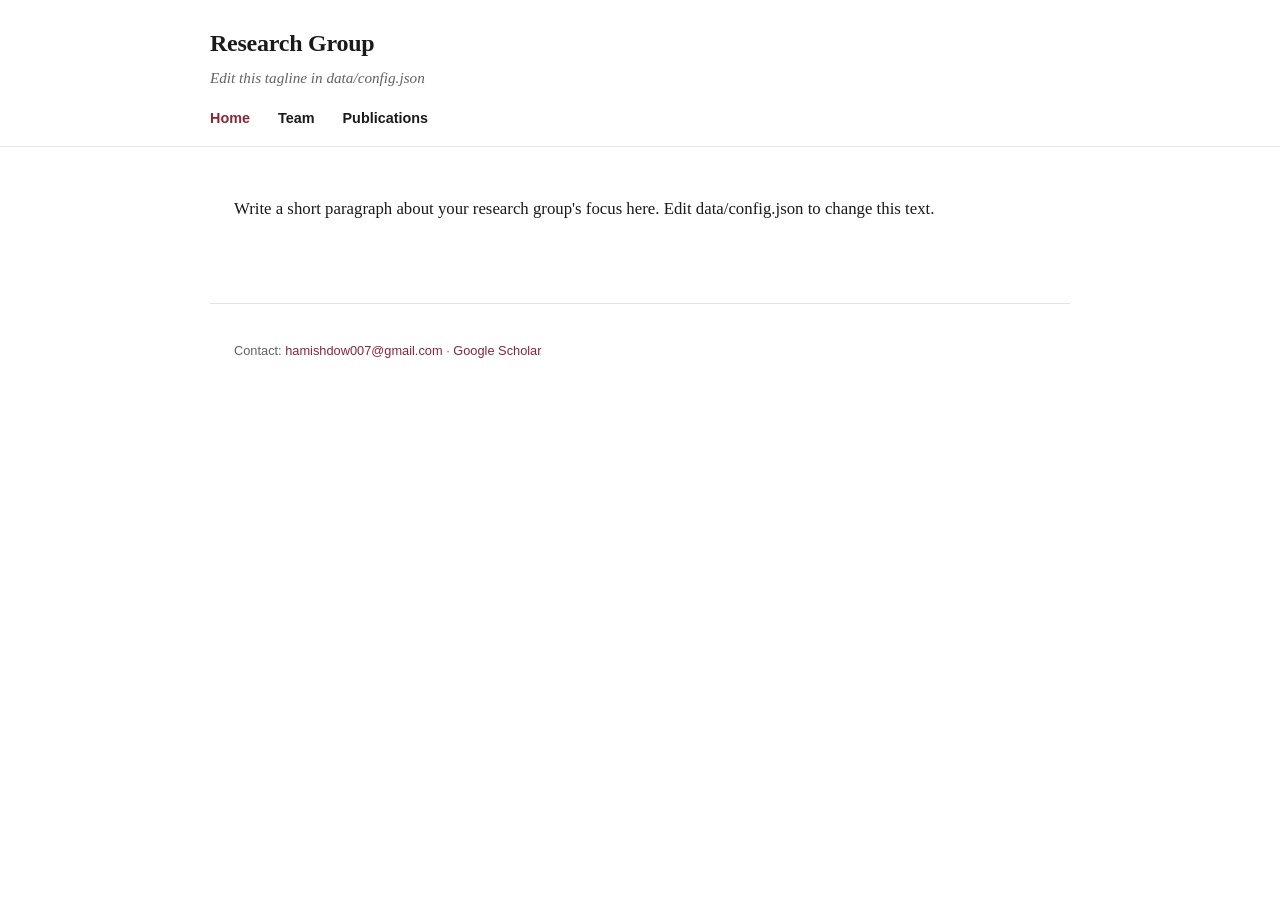
==== index.html @ 54876ed5 "Initial commit" ====
<!doctype html>
<html lang="en">
<head>
  <meta charset="utf-8">
  <meta name="viewport" content="width=device-width, initial-scale=1">
  <title>Research Group</title>
  <link rel="stylesheet" href="css/style.css">
</head>
<body>
  <header class="site-header">
    <div class="header-inner">
      <h1 data-config="group_name">Research Group</h1>
      <p class="tagline" data-config="tagline">Tagline goes here</p>
      <nav class="site-nav">
        <a href="index.html">Home</a>
        <a href="team.html">Team</a>
        <a href="publications.html">Publications</a>
      </nav>
    </div>
  </header>

  <main>
    <div class="about-block">
      <p data-config="about">About text goes here.</p>
    </div>
  </main>

  <footer class="site-footer">
    <p>Contact: <a data-config="contact_email" data-config-href="contact_mailto" href="#">email</a>
      &middot; <a data-config-href="scholar_url" href="#" target="_blank" rel="noopener">Google Scholar</a>
    </p>
  </footer>

  <script src="js/main.js"></script>
</body>
</html>
---- css/style.css ----
:root {
  --bg: #ffffff;
  --fg: #1a1a1a;
  --muted: #5f6368;
  --accent: #8b2635;
  --border: #e5e5e5;
  --card-bg: #fafafa;
  --max-width: 860px;
}

@media (prefers-color-scheme: dark) {
  :root {
    --bg: #14141a;
    --fg: #ececec;
    --muted: #a3a3ad;
    --accent: #d98a94;
    --border: #2a2a33;
    --card-bg: #1c1c24;
  }
}

* {
  box-sizing: border-box;
}

body {
  margin: 0;
  font-family: "Georgia", "Iowan Old Style", serif;
  background: var(--bg);
  color: var(--fg);
  line-height: 1.6;
}

a {
  color: var(--accent);
  text-decoration: none;
}

a:hover {
  text-decoration: underline;
}

header.site-header {
  border-bottom: 1px solid var(--border);
  padding: 1.5rem 1.5rem 1rem;
}

header.site-header .header-inner {
  max-width: var(--max-width);
  margin: 0 auto;
}

header.site-header h1 {
  margin: 0 0 0.25rem;
  font-size: 1.5rem;
  letter-spacing: -0.01em;
}

header.site-header .tagline {
  margin: 0 0 1rem;
  color: var(--muted);
  font-size: 0.95rem;
  font-style: italic;
}

nav.site-nav {
  font-family: -apple-system, BlinkMacSystemFont, "Segoe UI", sans-serif;
  font-size: 0.9rem;
}

nav.site-nav a {
  margin-right: 1.5rem;
  color: var(--fg);
  font-weight: 600;
}

nav.site-nav a.active {
  color: var(--accent);
}

main {
  max-width: var(--max-width);
  margin: 0 auto;
  padding: 2rem 1.5rem 4rem;
}

footer.site-footer {
  max-width: var(--max-width);
  margin: 0 auto;
  padding: 1.5rem;
  color: var(--muted);
  font-size: 0.8rem;
  font-family: -apple-system, BlinkMacSystemFont, "Segoe UI", sans-serif;
  border-top: 1px solid var(--border);
}

.about-block p {
  font-size: 1.05rem;
}

.team-grid {
  display: grid;
  grid-template-columns: repeat(auto-fill, minmax(220px, 1fr));
  gap: 1.5rem;
  margin-top: 1.5rem;
  font-family: -apple-system, BlinkMacSystemFont, "Segoe UI", sans-serif;
}

.team-card {
  background: var(--card-bg);
  border: 1px solid var(--border);
  border-radius: 8px;
  padding: 1.25rem;
}

.team-card .photo {
  width: 72px;
  height: 72px;
  border-radius: 50%;
  background: var(--border);
  margin-bottom: 0.75rem;
  object-fit: cover;
}

.team-card h3 {
  margin: 0 0 0.15rem;
  font-size: 1.05rem;
}

.team-card .role {
  color: var(--accent);
  font-size: 0.85rem;
  font-weight: 600;
  margin-bottom: 0.5rem;
}

.team-card p {
  font-size: 0.9rem;
  color: var(--muted);
  margin: 0.5rem 0 0;
}

.pubs-meta {
  display: flex;
  gap: 2rem;
  margin: 1rem 0 2rem;
  font-family: -apple-system, BlinkMacSystemFont, "Segoe UI", sans-serif;
}

.pubs-meta .stat {
  text-align: left;
}

.pubs-meta .stat .value {
  font-size: 1.6rem;
  font-weight: 700;
  color: var(--accent);
  display: block;
}

.pubs-meta .stat .label {
  font-size: 0.75rem;
  color: var(--muted);
  text-transform: uppercase;
  letter-spacing: 0.05em;
}

.pubs-updated {
  font-family: -apple-system, BlinkMacSystemFont, "Segoe UI", sans-serif;
  font-size: 0.8rem;
  color: var(--muted);
  margin-bottom: 1.5rem;
}

.pub-year-group {
  margin-bottom: 2rem;
}

.pub-year-group h2 {
  font-family: -apple-system, BlinkMacSystemFont, "Segoe UI", sans-serif;
  font-size: 1rem;
  color: var(--muted);
  border-bottom: 1px solid var(--border);
  padding-bottom: 0.4rem;
}

.pub-item {
  padding: 0.9rem 0;
  border-bottom: 1px solid var(--border);
}

.pub-item .pub-title {
  font-weight: 600;
  font-size: 1.02rem;
}

.pub-item .pub-authors,
.pub-item .pub-venue {
  font-family: -apple-system, BlinkMacSystemFont, "Segoe UI", sans-serif;
  font-size: 0.85rem;
  color: var(--muted);
}

.pub-item .pub-citations {
  font-family: -apple-system, BlinkMacSystemFont, "Segoe UI", sans-serif;
  font-size: 0.78rem;
  color: var(--muted);
  margin-top: 0.2rem;
}

.status-msg {
  font-family: -apple-system, BlinkMacSystemFont, "Segoe UI", sans-serif;
  color: var(--muted);
  font-size: 0.9rem;
}
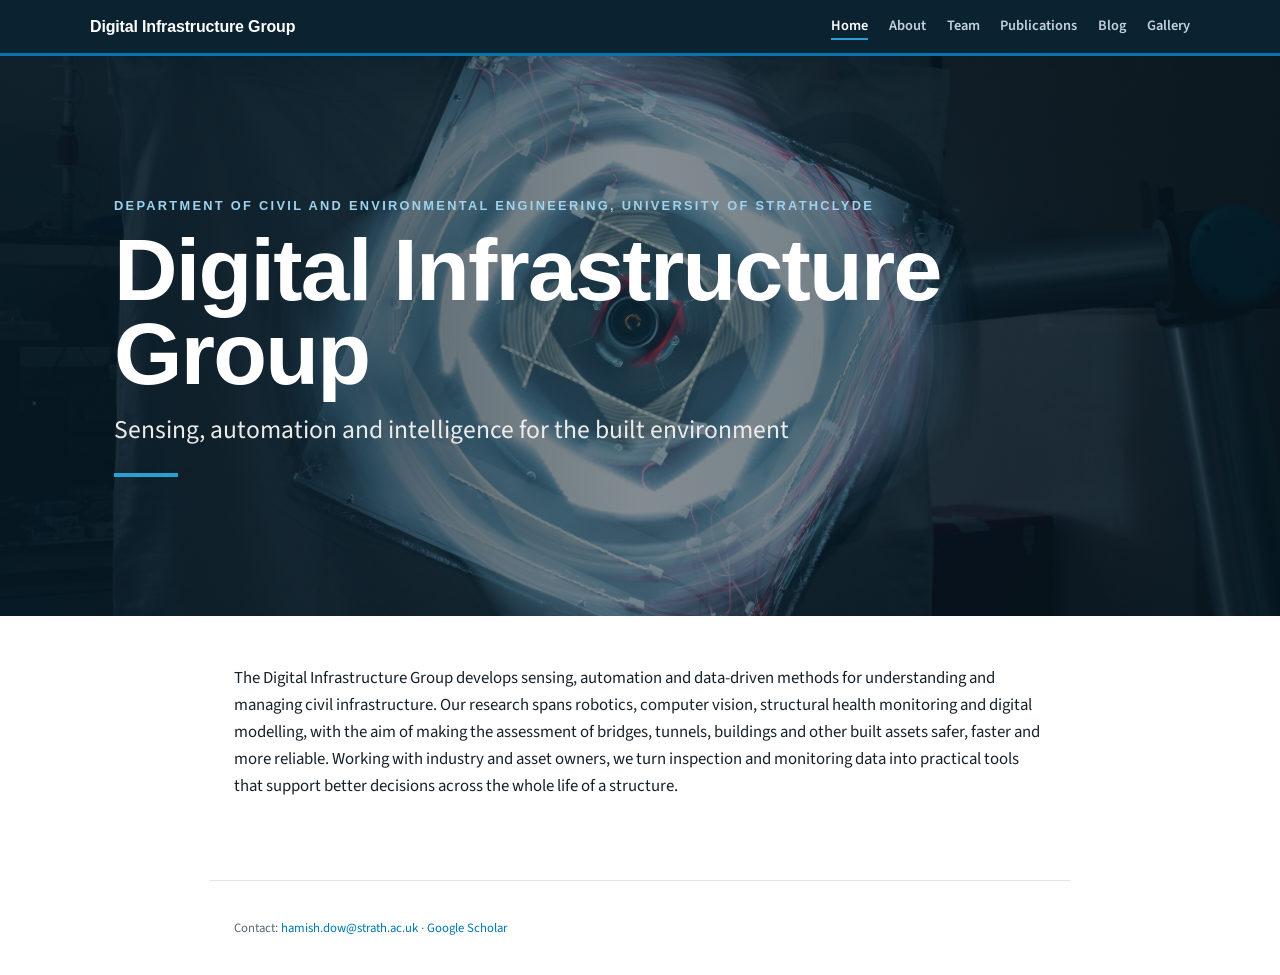
==== commit 66870e33: "updates" ====
--- a/index.html
+++ b/index.html
@@ -9,15 +9,28 @@
 <body>
   <header class="site-header">
     <div class="header-inner">
-      <h1 data-config="group_name">Research Group</h1>
-      <p class="tagline" data-config="tagline">Tagline goes here</p>
+      <a class="site-name" href="index.html" data-config="group_name">Research Group</a>
       <nav class="site-nav">
         <a href="index.html">Home</a>
+        <a href="about.html">About</a>
         <a href="team.html">Team</a>
         <a href="publications.html">Publications</a>
+        <a href="blog.html">Blog</a>
+        <a href="gallery.html">Gallery</a>
       </nav>
     </div>
   </header>
+
+  <!-- Header image: replace images/headers/home.jpg -->
+  <section class="banner banner-home" style="background-image: url('images/headers/home.jpg')">
+    <div class="banner-overlay"></div>
+    <div class="banner-content">
+      <p class="banner-label" data-config="institution"></p>
+      <h1 data-config="group_name">Research Group</h1>
+      <p class="banner-title" data-config="tagline">Tagline goes here</p>
+      <div class="banner-divider"></div>
+    </div>
+  </section>
 
   <main>
     <div class="about-block">
--- a/css/style.css
+++ b/css/style.css
@@ -1,21 +1,34 @@
+/* Body font: Source Sans 3 (very legible, loaded from Google Fonts) */
+@import url("https://fonts.googleapis.com/css2?family=Source+Sans+3:ital,wght@0,400;0,600;0,700;1,400&display=swap");
+
 :root {
+  /* Titles use Helvetica; body text uses Source Sans 3 */
+  --font-title: "Helvetica Neue", Helvetica, Arial, sans-serif;
+  --font-body: "Source Sans 3", "Helvetica Neue", Arial, sans-serif;
+  /* Brand: Pantone 307 (#0078ae) and tints/shades built around it */
+  --brand: #0078ae;        /* Pantone 307 */
+  --brand-bright: #2a9fd6; /* lighter 307, for use on dark backgrounds */
+  --brand-pale: #9dd3ee;   /* very light 307, small text on dark */
+  --brand-navy: #0b2231;   /* deep 307 shade, nav bar */
+  --brand-ink: #0d2a3a;    /* banner fallback / overlay tone */
+
   --bg: #ffffff;
-  --fg: #1a1a1a;
-  --muted: #5f6368;
-  --accent: #8b2635;
-  --border: #e5e5e5;
-  --card-bg: #fafafa;
+  --fg: #16222b;
+  --muted: #586874;
+  --accent: var(--brand);
+  --border: #dde6ec;
+  --card-bg: #f4f8fa;
   --max-width: 860px;
 }
 
 @media (prefers-color-scheme: dark) {
   :root {
-    --bg: #14141a;
-    --fg: #ececec;
-    --muted: #a3a3ad;
-    --accent: #d98a94;
-    --border: #2a2a33;
-    --card-bg: #1c1c24;
+    --bg: #0e161c;
+    --fg: #e8eef2;
+    --muted: #9aaab5;
+    --accent: #4fb3e3;
+    --border: #22323d;
+    --card-bg: #142029;
   }
 }
 
@@ -25,12 +38,20 @@
 
 body {
   margin: 0;
-  font-family: "Georgia", "Iowan Old Style", serif;
+  font-family: var(--font-body);
+  font-size: 1.05rem;
   background: var(--bg);
   color: var(--fg);
   line-height: 1.6;
 }
 
+h1, h2, h3, h4,
+.site-name,
+.banner-label,
+.pub-title {
+  font-family: var(--font-title);
+}
+
 a {
   color: var(--accent);
   text-decoration: none;
@@ -40,42 +61,142 @@
   text-decoration: underline;
 }
 
+/* ---- Top navigation bar ---- */
 header.site-header {
-  border-bottom: 1px solid var(--border);
-  padding: 1.5rem 1.5rem 1rem;
+  position: sticky;
+  top: 0;
+  z-index: 10;
+  background: var(--brand-navy);
+  border-bottom: 3px solid var(--brand);
+  padding: 0.85rem 1.5rem;
+  font-family: var(--font-body);
 }
 
 header.site-header .header-inner {
-  max-width: var(--max-width);
+  max-width: 1100px;
   margin: 0 auto;
-}
-
-header.site-header h1 {
-  margin: 0 0 0.25rem;
-  font-size: 1.5rem;
+  display: flex;
+  flex-wrap: wrap;
+  align-items: center;
+  justify-content: space-between;
+  gap: 0.5rem 1.5rem;
+}
+
+header.site-header .site-name {
+  color: #ffffff;
+  font-weight: 700;
+  font-size: 1rem;
   letter-spacing: -0.01em;
 }
 
-header.site-header .tagline {
-  margin: 0 0 1rem;
-  color: var(--muted);
-  font-size: 0.95rem;
-  font-style: italic;
-}
-
 nav.site-nav {
-  font-family: -apple-system, BlinkMacSystemFont, "Segoe UI", sans-serif;
   font-size: 0.9rem;
+  display: flex;
+  flex-wrap: wrap;
+  gap: 0.25rem 1.3rem;
 }
 
 nav.site-nav a {
-  margin-right: 1.5rem;
-  color: var(--fg);
+  color: #c3d3de;
   font-weight: 600;
 }
 
+nav.site-nav a:hover {
+  color: #ffffff;
+  text-decoration: none;
+}
+
 nav.site-nav a.active {
-  color: var(--accent);
+  color: #ffffff;
+  box-shadow: inset 0 -2px 0 var(--brand-bright);
+  padding-bottom: 0.2rem;
+}
+
+/* ---- Full-width photo banner ----
+   Images live in images/headers/ and are set per page in the HTML.
+   If an image is missing, the dark background shows instead. */
+.banner {
+  position: relative;
+  width: 100%;
+  height: min(320px, 45vh);
+  min-height: 240px;
+  overflow: hidden;
+  background-color: var(--brand-ink);
+  background-size: cover;
+  background-position: center;
+  font-family: var(--font-body);
+}
+
+.banner.banner-home {
+  height: min(560px, 70vh);
+  min-height: 400px;
+}
+
+.banner-overlay {
+  position: absolute;
+  inset: 0;
+  background: linear-gradient(
+    90deg,
+    rgba(6, 26, 38, 0.85) 0%,
+    rgba(6, 26, 38, 0.5) 50%,
+    rgba(6, 26, 38, 0.65) 100%
+  );
+}
+
+.banner-content {
+  position: relative;
+  z-index: 1;
+  width: min(1100px, 100%);
+  height: 100%;
+  margin: 0 auto;
+  padding: 0 1.5rem;
+  display: flex;
+  flex-direction: column;
+  justify-content: center;
+  align-items: flex-start;
+}
+
+.banner-label {
+  margin: 0 0 0.75rem;
+  color: var(--brand-pale);
+  font-size: 0.8rem;
+  font-weight: 700;
+  letter-spacing: 0.18em;
+  text-transform: uppercase;
+}
+
+.banner-label:empty {
+  display: none;
+}
+
+.banner h1 {
+  margin: 0;
+  color: #ffffff;
+  font-size: clamp(2.2rem, 6vw, 3.6rem);
+  line-height: 1;
+  font-weight: 700;
+  letter-spacing: -0.02em;
+}
+
+.banner.banner-home h1 {
+  font-size: clamp(2.8rem, 8vw, 5.5rem);
+  line-height: 0.95;
+}
+
+.banner-title {
+  max-width: 750px;
+  margin: 1.1rem 0 0;
+  color: #ececec;
+  font-size: clamp(1.05rem, 2.2vw, 1.6rem);
+  line-height: 1.35;
+  font-weight: 400;
+}
+
+.banner-divider {
+  width: 64px;
+  height: 4px;
+  margin-top: 1.6rem;
+  background: var(--brand-bright);
 }
 
 main {
@@ -90,12 +211,24 @@
   padding: 1.5rem;
   color: var(--muted);
   font-size: 0.8rem;
-  font-family: -apple-system, BlinkMacSystemFont, "Segoe UI", sans-serif;
+  font-family: var(--font-body);
   border-top: 1px solid var(--border);
 }
 
 .about-block p {
   font-size: 1.05rem;
+}
+
+.team-section {
+  margin-top: 2rem;
+}
+
+.team-section h2 {
+  font-family: var(--font-title);
+  font-size: 1rem;
+  color: var(--muted);
+  border-bottom: 1px solid var(--border);
+  padding-bottom: 0.4rem;
 }
 
 .team-grid {
@@ -103,7 +236,7 @@
   grid-template-columns: repeat(auto-fill, minmax(220px, 1fr));
   gap: 1.5rem;
   margin-top: 1.5rem;
-  font-family: -apple-system, BlinkMacSystemFont, "Segoe UI", sans-serif;
+  font-family: var(--font-body);
 }
 
 .team-card {
@@ -134,6 +267,138 @@
   margin-bottom: 0.5rem;
 }
 
+/* ---- Role colours ---- */
+:root {
+  /* Built around Pantone 307: blues/teals next to it on the colour wheel,
+     plus muted warm tones (its complement) so each role is still distinct. */
+  --role-pi: #0078ae;      /* Pantone 307 */
+  --role-postdoc: #3d4ea6; /* indigo */
+  --role-phd: #6e4a9e;     /* violet */
+  --role-masters: #00806f; /* teal */
+  --role-ra: #b05a12;      /* burnt orange (complement of 307) */
+  --role-intern: #b8405e;  /* rose */
+  --role-ug: #507a22;      /* moss green */
+  --role-other: #586874;
+  --role-on: #ffffff; /* text on a solid role pill */
+}
+
+@media (prefers-color-scheme: dark) {
+  :root {
+    --role-pi: #4fb3e3;
+    --role-postdoc: #8e9cf0;
+    --role-phd: #bb9be3;
+    --role-masters: #4fcdb8;
+    --role-ra: #f0a560;
+    --role-intern: #f08ea6;
+    --role-ug: #a4d16b;
+    --role-other: #9aaab5;
+    --role-on: #0e161c;
+  }
+}
+
+.role-pi      { --c: var(--role-pi); }
+.role-postdoc { --c: var(--role-postdoc); }
+.role-phd     { --c: var(--role-phd); }
+.role-masters { --c: var(--role-masters); }
+.role-ra      { --c: var(--role-ra); }
+.role-intern  { --c: var(--role-intern); }
+.role-ug      { --c: var(--role-ug); }
+.role-other   { --c: var(--role-other); }
+
+/* Current / latest role: solid pill */
+.role-tag {
+  display: inline-block;
+  background: var(--c);
+  color: var(--role-on);
+  border: 1px solid var(--c);
+  font-size: 0.8rem;
+  font-weight: 600;
+  padding: 0.15rem 0.6rem;
+  border-radius: 999px;
+  margin: 0.2rem 0 0.4rem;
+}
+
+/* Past members: their final role as an outlined pill */
+.role-tag.role-tag-past {
+  background: transparent;
+  color: var(--c);
+}
+
+.role-years {
+  font-weight: 400;
+  opacity: 0.85;
+  margin-left: 0.4rem;
+}
+
+/* Previous roles: small coloured timeline */
+.role-history {
+  margin: 0.25rem 0 0.5rem;
+}
+
+.role-history-label {
+  font-size: 0.7rem;
+  text-transform: uppercase;
+  letter-spacing: 0.05em;
+  color: var(--muted);
+  margin-bottom: 0.2rem;
+}
+
+.role-history ul {
+  list-style: none;
+  margin: 0;
+  padding: 0 0 0 0.3rem;
+  border-left: 2px solid var(--border);
+}
+
+.role-history li {
+  position: relative;
+  font-size: 0.8rem;
+  color: var(--muted);
+  padding: 0.1rem 0 0.1rem 0.8rem;
+}
+
+.role-history li .role-dot {
+  position: absolute;
+  left: -0.42rem;
+  top: 0.55rem;
+}
+
+.role-history .role-years {
+  opacity: 0.75;
+}
+
+.role-dot {
+  display: inline-block;
+  width: 0.6rem;
+  height: 0.6rem;
+  border-radius: 50%;
+  background: var(--c);
+  box-shadow: 0 0 0 2px var(--card-bg);
+}
+
+/* Legend at top of the team page */
+.role-legend ul {
+  list-style: none;
+  display: flex;
+  flex-wrap: wrap;
+  gap: 0.4rem 1.1rem;
+  margin: 0;
+  padding: 0;
+  font-family: var(--font-body);
+  font-size: 0.8rem;
+  color: var(--muted);
+}
+
+.role-legend li {
+  display: flex;
+  align-items: center;
+  gap: 0.4rem;
+}
+
+.role-legend .role-dot {
+  box-shadow: none;
+}
+
 .team-card p {
   font-size: 0.9rem;
   color: var(--muted);
@@ -144,7 +409,7 @@
   display: flex;
   gap: 2rem;
   margin: 1rem 0 2rem;
-  font-family: -apple-system, BlinkMacSystemFont, "Segoe UI", sans-serif;
+  font-family: var(--font-body);
 }
 
 .pubs-meta .stat {
@@ -166,7 +431,7 @@
 }
 
 .pubs-updated {
-  font-family: -apple-system, BlinkMacSystemFont, "Segoe UI", sans-serif;
+  font-family: var(--font-body);
   font-size: 0.8rem;
   color: var(--muted);
   margin-bottom: 1.5rem;
@@ -177,7 +442,7 @@
 }
 
 .pub-year-group h2 {
-  font-family: -apple-system, BlinkMacSystemFont, "Segoe UI", sans-serif;
+  font-family: var(--font-title);
   font-size: 1rem;
   color: var(--muted);
   border-bottom: 1px solid var(--border);
@@ -196,20 +461,281 @@
 
 .pub-item .pub-authors,
 .pub-item .pub-venue {
-  font-family: -apple-system, BlinkMacSystemFont, "Segoe UI", sans-serif;
+  font-family: var(--font-body);
   font-size: 0.85rem;
   color: var(--muted);
 }
 
 .pub-item .pub-citations {
-  font-family: -apple-system, BlinkMacSystemFont, "Segoe UI", sans-serif;
+  font-family: var(--font-body);
   font-size: 0.78rem;
   color: var(--muted);
   margin-top: 0.2rem;
 }
 
 .status-msg {
-  font-family: -apple-system, BlinkMacSystemFont, "Segoe UI", sans-serif;
+  font-family: var(--font-body);
   color: var(--muted);
   font-size: 0.9rem;
 }
+
+/* ---- Long-form text (About page, blog posts) ---- */
+.prose {
+  max-width: 700px;
+  font-size: 1.1rem;
+  line-height: 1.7;
+}
+
+.prose h2 {
+  font-size: 1.5rem;
+  margin: 2.2rem 0 0.6rem;
+  letter-spacing: -0.01em;
+}
+
+.prose h2:first-child {
+  margin-top: 0;
+}
+
+.prose h2::after {
+  content: "";
+  display: block;
+  width: 40px;
+  height: 3px;
+  margin-top: 0.5rem;
+  background: var(--accent);
+}
+
+.prose h3 {
+  font-size: 1.2rem;
+  margin: 1.8rem 0 0.4rem;
+}
+
+.prose p,
+.prose ul,
+.prose ol {
+  margin: 0 0 1.1rem;
+}
+
+.prose li {
+  margin-bottom: 0.3rem;
+}
+
+.prose img {
+  display: block;
+  border-radius: 6px;
+  margin: 1.5rem 0;
+}
+
+.prose blockquote {
+  margin: 1.5rem 0;
+  padding: 0.2rem 0 0.2rem 1.1rem;
+  border-left: 3px solid var(--accent);
+  color: var(--muted);
+}
+
+.prose code {
+  background: var(--card-bg);
+  border: 1px solid var(--border);
+  border-radius: 4px;
+  padding: 0.05rem 0.3rem;
+  font-size: 0.9em;
+}
+
+.post-back {
+  margin-top: 2.5rem;
+  font-weight: 600;
+}
+
+/* ---- Blog list ---- */
+.blog-list {
+  display: flex;
+  flex-direction: column;
+  gap: 1.25rem;
+}
+
+.post-card {
+  display: flex;
+  gap: 1.25rem;
+  background: var(--card-bg);
+  border: 1px solid var(--border);
+  border-left: 4px solid var(--accent);
+  border-radius: 8px;
+  overflow: hidden;
+  color: var(--fg);
+  transition: transform 0.15s ease, box-shadow 0.15s ease;
+}
+
+.post-card:hover {
+  text-decoration: none;
+  transform: translateY(-2px);
+  box-shadow: 0 6px 18px rgba(0, 60, 90, 0.12);
+}
+
+.post-card-img {
+  width: 220px;
+  flex-shrink: 0;
+  object-fit: cover;
+}
+
+.post-card-body {
+  padding: 1.2rem 1.4rem;
+}
+
+/* With a thumbnail, the gap already separates image and text */
+.post-card-img + .post-card-body {
+  padding-left: 0;
+}
+
+.post-meta {
+  font-size: 0.8rem;
+  color: var(--muted);
+  text-transform: uppercase;
+  letter-spacing: 0.06em;
+}
+
+.post-card h2 {
+  font-size: 1.3rem;
+  margin: 0.3rem 0 0.4rem;
+  line-height: 1.25;
+}
+
+.post-card p {
+  margin: 0 0 0.6rem;
+  color: var(--muted);
+}
+
+.post-more {
+  color: var(--accent);
+  font-weight: 600;
+  font-size: 0.9rem;
+}
+
+@media (max-width: 600px) {
+  .post-card {
+    flex-direction: column;
+    gap: 0;
+  }
+  .post-card-img {
+    width: 100%;
+    height: 180px;
+  }
+  .post-card-body,
+  .post-card-img + .post-card-body {
+    padding: 1rem 1.2rem;
+  }
+}
+
+/* ---- Gallery ---- */
+main.main-wide {
+  max-width: 1100px;
+}
+
+.gallery-grid {
+  display: grid;
+  grid-template-columns: repeat(auto-fill, minmax(240px, 1fr));
+  gap: 0.75rem;
+}
+
+.gallery-item {
+  position: relative;
+  display: block;
+  aspect-ratio: 4 / 3;
+  padding: 0;
+  border: 0;
+  border-radius: 6px;
+  overflow: hidden;
+  cursor: zoom-in;
+  background: var(--card-bg);
+}
+
+.gallery-item img {
+  width: 100%;
+  height: 100%;
+  object-fit: cover;
+  transition: transform 0.3s ease;
+}
+
+.gallery-item:hover img,
+.gallery-item:focus-visible img {
+  transform: scale(1.04);
+}
+
+.gallery-item:focus-visible {
+  outline: 3px solid var(--accent);
+  outline-offset: 2px;
+}
+
+.gallery-caption {
+  position: absolute;
+  left: 0;
+  right: 0;
+  bottom: 0;
+  padding: 1.6rem 0.8rem 0.6rem;
+  background: linear-gradient(transparent, rgba(6, 26, 38, 0.85));
+  color: #ffffff;
+  font-family: var(--font-body);
+  font-size: 0.85rem;
+  text-align: left;
+  opacity: 0;
+  transition: opacity 0.2s ease;
+}
+
+.gallery-item:hover .gallery-caption,
+.gallery-item:focus-visible .gallery-caption {
+  opacity: 1;
+}
+
+/* Full-size viewer */
+.lightbox {
+  position: fixed;
+  inset: 0;
+  z-index: 100;
+  display: flex;
+  align-items: center;
+  justify-content: center;
+  background: rgba(6, 18, 26, 0.94);
+  padding: 1rem;
+}
+
+.lightbox[hidden] {
+  display: none;
+}
+
+.lightbox figure {
+  margin: 0;
+  max-width: min(1200px, 100%);
+  text-align: center;
+}
+
+.lightbox img {
+  max-width: 100%;
+  max-height: 82vh;
+  border-radius: 4px;
+}
+
+.lightbox figcaption {
+  margin-top: 0.75rem;
+  color: #e8eef2;
+  font-size: 0.95rem;
+}
+
+.lightbox button {
+  position: absolute;
+  background: rgba(255, 255, 255, 0.08);
+  color: #ffffff;
+  border: 0;
+  border-radius: 50%;
+  width: 2.8rem;
+  height: 2.8rem;
+  font-size: 1.8rem;
+  line-height: 1;
+  cursor: pointer;
+}
+
+.lightbox button:hover {
+  background: var(--brand);
+}
+
+.lb-close { top: 1rem; right: 1rem; }
+.lb-prev  { left: 1rem; top: 50%; transform: translateY(-50%); }
+.lb-next  { right: 1rem; top: 50%; transform: translateY(-50%); }
